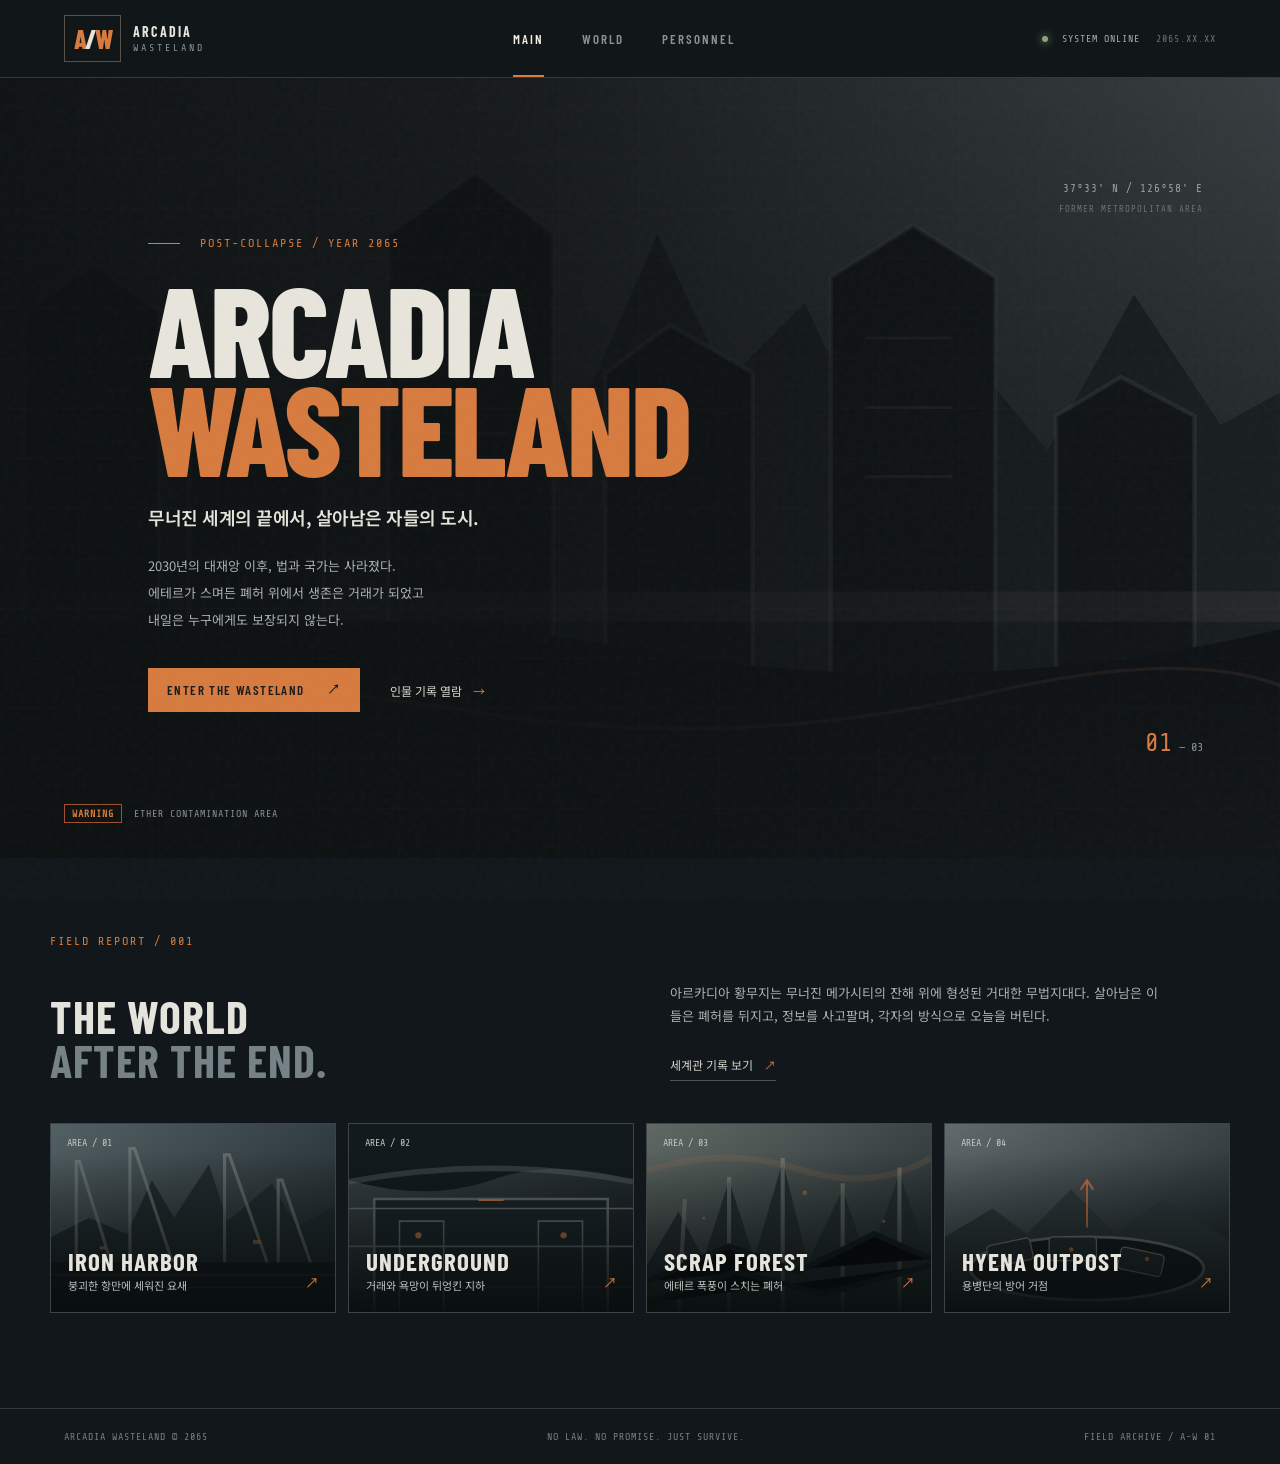
==== index.html @ 6df77431 "Add files via upload" ====
<!doctype html>
<html lang="ko">
<head>
  <meta charset="utf-8">
  <meta name="viewport" content="width=device-width, initial-scale=1">
  <meta name="theme-color" content="#11171a">
  <meta name="description" content="ARCADIA WASTELAND — 2065년, 붕괴한 거대 도시의 무법지대.">
  <title>ARCADIA WASTELAND | 아르카디아 황무지</title>
  <link rel="preconnect" href="https://fonts.googleapis.com">
  <link rel="preconnect" href="https://fonts.gstatic.com" crossorigin>
  <link href="https://fonts.googleapis.com/css2?family=Barlow+Condensed:wght@500;600;700;800&family=Noto+Sans+KR:wght@400;500;600;700&display=swap" rel="stylesheet">
  <link rel="stylesheet" href="assets/css/style.css">
</head>
<body class="home-page">
  <div class="noise"></div>
  <header class="site-header">
    <a class="brand" href="index.html"><span class="brand-mark">A<span>/</span>W</span><span>ARCADIA<br><small>WASTELAND</small></span></a>
    <nav class="main-nav" aria-label="주 메뉴">
      <a class="active" href="index.html">MAIN</a>
      <a href="world.html">WORLD</a>
      <a href="characters.html">PERSONNEL</a>
    </nav>
    <div class="header-status"><i></i> SYSTEM ONLINE <span>2065.XX.XX</span></div>
  </header>

  <main>
    <section class="hero">
      <div class="hero-backdrop"></div>
      <div class="hero-content">
        <p class="eyebrow"><span class="line"></span> POST-COLLAPSE / YEAR 2065</p>
        <h1>ARCADIA<br><em>WASTELAND</em></h1>
        <p class="hero-ko">무너진 세계의 끝에서, 살아남은 자들의 도시.</p>
        <p class="hero-desc">2030년의 대재앙 이후, 법과 국가는 사라졌다.<br>에테르가 스며든 폐허 위에서 생존은 거래가 되었고<br>내일은 누구에게도 보장되지 않는다.</p>
        <div class="hero-actions">
          <a class="button button-primary" href="world.html">ENTER THE WASTELAND <span>↗</span></a>
          <a class="text-link" href="characters.html">인물 기록 열람 <span>→</span></a>
        </div>
      </div>
      <div class="hero-coordinate">37°33' N / 126°58' E<br><span>FORMER METROPOLITAN AREA</span></div>
      <div class="hero-index"><span>01</span> — 03</div>
      <div class="hero-warning"><b>WARNING</b><span>ETHER CONTAMINATION AREA</span></div>
    </section>

    <section class="home-lower page-wrap">
      <div class="section-kicker">FIELD REPORT / 001</div>
      <div class="home-intro">
        <div><h2>THE WORLD<br><span>AFTER THE END.</span></h2></div>
        <div class="intro-copy"><p>아르카디아 황무지는 무너진 메가시티의 잔해 위에 형성된 거대한 무법지대다. 살아남은 이들은 폐허를 뒤지고, 정보를 사고팔며, 각자의 방식으로 오늘을 버틴다.</p><a class="arrow-link" href="world.html">세계관 기록 보기 <span>↗</span></a></div>
      </div>
      <div class="feature-grid">
        <a class="feature-card feature-iron" href="world.html#iron"><span class="feature-no">AREA / 01</span><strong>IRON HARBOR</strong><small>붕괴한 항만에 세워진 요새</small><span class="feature-arrow">↗</span></a>
        <a class="feature-card feature-under" href="world.html#underground"><span class="feature-no">AREA / 02</span><strong>UNDERGROUND</strong><small>거래와 욕망이 뒤엉킨 지하</small><span class="feature-arrow">↗</span></a>
        <a class="feature-card feature-scrap" href="world.html#scrap"><span class="feature-no">AREA / 03</span><strong>SCRAP FOREST</strong><small>에테르 폭풍이 스치는 폐허</small><span class="feature-arrow">↗</span></a>
        <a class="feature-card feature-hyena" href="world.html#hyena"><span class="feature-no">AREA / 04</span><strong>HYENA OUTPOST</strong><small>용병단의 방어 거점</small><span class="feature-arrow">↗</span></a>
      </div>
    </section>
  </main>

  <footer class="site-footer"><span>ARCADIA WASTELAND © 2065</span><span>NO LAW. NO PROMISE. JUST SURVIVE.</span><span>FIELD ARCHIVE / A-W 01</span></footer>
</body>
</html>
---- assets/css/style.css ----
@import url('https://fonts.googleapis.com/css2?family=Share+Tech+Mono&display=swap');
:root{--bg:#11171a;--panel:#192125;--panel2:#202a2e;--line:#394449;--muted:#8b9698;--text:#e5e4dc;--orange:#d77b3f;--orange2:#9e512d;--mono:'Share Tech Mono',monospace;--display:'Barlow Condensed',sans-serif;--body:'Noto Sans KR',sans-serif}
*{box-sizing:border-box}html{scroll-behavior:smooth}body{margin:0;background:var(--bg);color:var(--text);font-family:var(--body);font-size:14px;line-height:1.8;overflow-x:hidden}a{color:inherit;text-decoration:none}.noise{position:fixed;inset:0;pointer-events:none;z-index:10;opacity:.12;background-image:url("data:image/svg+xml,%3Csvg viewBox='0 0 180 180' xmlns='http://www.w3.org/2000/svg'%3E%3Cfilter id='n'%3E%3CfeTurbulence type='fractalNoise' baseFrequency='.9' numOctaves='3' stitchTiles='stitch'/%3E%3C/filter%3E%3Crect width='100%25' height='100%25' filter='url(%23n)' opacity='.24'/%3E%3C/svg%3E")}
.site-header{height:78px;border-bottom:1px solid #313b3f;background:#111719;display:flex;align-items:center;justify-content:space-between;padding:0 clamp(20px,5vw,76px);position:relative;z-index:20}.brand{display:flex;align-items:center;gap:12px;font:700 14px/1 var(--display);letter-spacing:2px}.brand small{font:10px var(--mono);color:var(--muted);letter-spacing:3px}.brand-mark{font:800 26px var(--display);letter-spacing:-2px;color:var(--orange);border:1px solid #5c5148;padding:7px 9px}.brand-mark span{color:#e8e4d9}.main-nav{display:flex;gap:38px;height:100%;align-items:center}.main-nav a{font:600 13px var(--display);letter-spacing:2px;color:#899396;position:relative;height:100%;display:flex;align-items:center}.main-nav a:hover,.main-nav a.active{color:#f0ede4}.main-nav a.active:after{content:"";height:2px;background:var(--orange);position:absolute;bottom:0;left:0;right:0}.header-status{font:10px var(--mono);letter-spacing:1px;color:#a5aeaa}.header-status i{display:inline-block;width:6px;height:6px;background:#8da17b;border-radius:50%;margin-right:8px;box-shadow:0 0 8px #8da17b}.header-status span{color:#667174;margin-left:10px}
.hero{min-height:650px;height:min(780px,calc(100vh - 78px));position:relative;display:flex;align-items:center;overflow:hidden;background:#171e21}.hero-backdrop{position:absolute;inset:0;background:linear-gradient(90deg,rgba(12,17,19,.96) 0%,rgba(12,17,19,.82) 42%,rgba(12,17,19,.2) 100%),linear-gradient(0deg,#11171a 0%,transparent 32%),url('../images/regions/arcadia-skyline.svg') center/cover no-repeat;filter:saturate(.65)}.hero:after{content:"";position:absolute;inset:0;background:repeating-linear-gradient(0deg,transparent 0 49px,rgba(255,255,255,.025) 50px),repeating-linear-gradient(90deg,transparent 0 79px,rgba(255,255,255,.02) 80px);pointer-events:none}.hero-content{position:relative;z-index:2;margin-left:clamp(24px,10vw,160px);max-width:700px;padding:50px 20px}.eyebrow,.section-kicker{font:12px var(--mono);letter-spacing:2px;color:var(--orange)}.line{display:inline-block;width:32px;height:1px;background:var(--orange);vertical-align:middle;margin-right:12px}.hero h1{font:800 clamp(68px,10vw,138px)/.78 var(--display);letter-spacing:-3px;margin:28px 0 24px;color:#e8e5dc}.hero h1 em,.page-heading h1 em,.section-title h2 em,.data-panel h2 em,.play-note h2 em{font-style:normal;color:var(--orange)}.hero-ko{font-size:18px;font-weight:600;letter-spacing:-.5px;margin:0 0 18px}.hero-desc{color:#aab1ad;line-height:2.1;font-size:13px}.hero-actions{display:flex;align-items:center;gap:30px;margin-top:35px}.button{display:inline-flex;align-items:center;gap:22px;padding:13px 19px;font:600 13px var(--display);letter-spacing:1.4px}.button-primary{background:var(--orange);color:#171b1c}.button-primary:hover{background:#ed9a5e}.text-link,.arrow-link{font-size:12px;color:#d1d2ca}.text-link span,.arrow-link span{color:var(--orange);margin-left:8px}.hero-coordinate{position:absolute;right:6%;top:13%;font:11px/1.8 var(--mono);letter-spacing:1px;color:#9ba39e;text-align:right;z-index:2}.hero-coordinate span{font-size:9px;color:#667174}.hero-index{position:absolute;right:6%;bottom:13%;font:12px var(--mono);color:#87918e}.hero-index span{color:var(--orange);font-size:25px}.hero-warning{position:absolute;left:clamp(24px,5vw,76px);bottom:35px;display:flex;gap:12px;align-items:center;font:10px var(--mono);letter-spacing:1px;color:#89918d}.hero-warning b{color:var(--orange);border:1px solid var(--orange2);padding:3px 7px}
.page-wrap{width:min(1180px,calc(100% - 48px));margin:0 auto}.home-lower{padding:76px 0 95px}.home-intro{display:grid;grid-template-columns:1fr 1fr;gap:60px;align-items:end;margin:20px 0 42px}.home-intro h2,.section-title h2,.data-panel h2,.play-note h2{font:700 46px/.95 var(--display);letter-spacing:1px;margin:0}.home-intro h2 span{color:#778286}.intro-copy{max-width:490px;color:#aab1ad;font-size:13px}.arrow-link{display:inline-block;margin-top:13px;border-bottom:1px solid #4a5558;padding-bottom:5px}.feature-grid{display:grid;grid-template-columns:repeat(4,1fr);gap:12px}.feature-card{height:190px;position:relative;overflow:hidden;padding:17px;display:flex;flex-direction:column;justify-content:flex-end;border:1px solid #3b4548;background:#202a2e}.feature-card:before{content:"";position:absolute;inset:0;opacity:.9;transition:transform .4s}.feature-card:hover:before{transform:scale(1.06)}.feature-card>*{position:relative}.feature-card:after{content:"";position:absolute;inset:0;background:linear-gradient(0deg,rgba(9,13,14,.95),transparent 85%)}.feature-card>*{z-index:1}.feature-card strong{font:700 25px var(--display);letter-spacing:1px}.feature-card small{font-size:11px;color:#b7bfba}.feature-no{position:absolute;top:13px;left:16px;font:10px var(--mono);color:#c1c6bd}.feature-arrow{position:absolute;right:16px;bottom:17px;color:var(--orange)}.feature-iron:before{background:url('../images/regions/iron-harbor.svg') center/cover}.feature-under:before{background:url('../images/regions/underground.svg') center/cover}.feature-scrap:before{background:url('../images/regions/scrap-forest.svg') center/cover}.feature-hyena:before{background:url('../images/regions/hyena-outpost.svg') center/cover}
.site-footer{border-top:1px solid #303a3e;padding:22px clamp(20px,5vw,76px);display:flex;justify-content:space-between;gap:15px;color:#748084;font:10px var(--mono);letter-spacing:1px}
.content-page{padding-top:66px;padding-bottom:90px}.page-heading{display:flex;justify-content:space-between;align-items:flex-end;padding-bottom:36px;border-bottom:1px solid #3a4447;margin-bottom:30px}.page-heading h1{font:800 clamp(48px,8vw,86px)/.9 var(--display);margin:15px 0 12px;letter-spacing:1px}.page-lead{color:#a5aeaa;margin:0;font-size:13px}.heading-stamp{border:1px solid #76553f;color:#bd8a66;padding:10px 16px;text-align:center;font:10px/1.7 var(--mono);letter-spacing:1px;transform:rotate(2deg);opacity:.8}.heading-stamp b{font-size:16px;color:var(--orange)}
.panel{background:#192125;border:1px solid #394448;padding:28px;display:grid;grid-template-columns:190px 1fr;gap:30px}.panel-label{font:12px var(--mono);color:var(--orange);letter-spacing:1px}.world-opening h2{font:600 26px var(--display);margin:0 0 12px;letter-spacing:1px}.world-opening p{color:#aeb7b2;font-size:13px;margin:8px 0;max-width:820px}.world-section{padding-top:68px}.section-title{display:flex;justify-content:space-between;align-items:end;margin-bottom:25px}.section-title h2{margin-top:12px}.section-title>p{max-width:370px;color:#879296;font-size:12px;margin:0 0 3px}.region-grid{display:grid;grid-template-columns:repeat(2,1fr);gap:15px}.region-card{background:#1a2327;border:1px solid #384348;display:grid;grid-template-columns:44% 1fr;min-height:210px}.region-art{position:relative;min-height:210px;background-size:cover;background-position:center;display:flex;flex-direction:column;justify-content:flex-end;padding:17px;overflow:hidden}.region-art:after{content:"";position:absolute;inset:0;background:linear-gradient(0deg,rgba(9,13,14,.9),transparent 75%)}.region-art span,.region-art b{position:relative;z-index:1}.region-art span{font:11px var(--mono);color:var(--orange)}.region-art b{font:700 30px/.85 var(--display);letter-spacing:1px}.art-iron{background-image:url('../images/regions/iron-harbor.svg')}.art-under{background-image:url('../images/regions/underground.svg')}.art-scrap{background-image:url('../images/regions/scrap-forest.svg')}.art-hyena{background-image:url('../images/regions/hyena-outpost.svg')}.region-info{padding:19px 18px;display:flex;flex-direction:column}.region-info h3{font-size:18px;margin:0 0 7px}.region-info p{font-size:11px;line-height:1.9;color:#a8b1ad;margin:0 0 15px}.region-info small,.faction-card small{font:9px var(--mono);color:#c17c4f;letter-spacing:.7px;margin-top:auto}.two-col{display:grid;grid-template-columns:1fr 1fr;gap:15px}.data-panel{background:#192125;border:1px solid #394448;padding:27px}.data-panel h2{font-size:34px;margin:12px 0 18px}.data-panel>p{font-size:12px;color:#a8b1ad}.stage-list{display:grid;grid-template-columns:repeat(4,1fr);gap:5px;margin:22px 0}.stage-list div{background:#222e32;padding:10px 8px;border-top:2px solid #80908b}.stage-list div b,.stage-list div span,.stage-list div small{display:block}.stage-list div b{font:10px var(--mono);color:#84908d}.stage-list div span{font:600 11px var(--display);letter-spacing:.5px}.stage-list div small{font-size:9px;color:#899491}.stage-list .danger{border-color:var(--orange)}.stage-list .danger span{color:var(--orange)}.fine-print{font-size:10px!important;color:#818d8d!important}.data-list{list-style:none;padding:0;margin:20px 0 0}.data-list li{border-top:1px solid #354044;padding:12px 0;display:grid;grid-template-columns:90px 1fr;gap:10px}.data-list b{color:#d18a5d;font-size:12px}.data-list span{color:#a8b1ad;font-size:11px}.faction-grid{display:grid;grid-template-columns:repeat(4,1fr);gap:12px}.faction-card{background:#1a2327;border:1px solid #394448;padding:20px;min-height:220px;display:flex;flex-direction:column}.faction-code{font:10px var(--mono);color:var(--orange)}.faction-card h3{font:700 27px var(--display);margin:12px 0 5px;letter-spacing:1px}.faction-card p{font-size:11px;color:#a8b1ad;line-height:1.9;margin:0 0 17px}.notice-strip{display:flex;gap:20px;background:#272622;border:1px solid #6a523c;padding:15px 18px;margin-top:18px}.notice-strip b{font:12px var(--mono);color:var(--orange);white-space:nowrap}.notice-strip span{font-size:11px;color:#c2b9a9}.play-note{border-top:1px solid #3b4548;margin-top:70px;padding-top:30px}.play-note h2{margin:12px 0}.play-note p{max-width:750px;color:#a8b1ad;font-size:13px}
.personnel-note{border:1px solid #6b503b;background:#25231f;padding:11px 15px;color:#bdb5a7;font-size:11px;margin-bottom:22px}.warning-dot{display:inline-block;width:6px;height:6px;background:var(--orange);border-radius:50%;margin:0 9px 1px 0}.character-grid{display:grid;grid-template-columns:repeat(2,1fr);gap:14px}.character-card{background:#192125;border:1px solid #394448;display:grid;grid-template-columns:34% 1fr;min-height:245px}.portrait-slot{background:linear-gradient(145deg,#263237,#141b1e);border-right:1px solid #394448;display:flex;flex-direction:column;justify-content:center;align-items:center;position:relative;overflow:hidden;color:#748184}.portrait-slot:before{content:"";position:absolute;width:150px;height:150px;border:1px solid #435055;transform:rotate(45deg)}.portrait-slot:after{content:"";position:absolute;inset:12px;border:1px dashed #475357}.portrait-slot span,.portrait-slot small{z-index:1;font:10px var(--mono);letter-spacing:1px}.portrait-slot small{font-size:8px;color:#5d6b6d;margin-top:8px}.character-data{padding:17px 18px;min-width:0}.character-top{display:flex;justify-content:space-between;align-items:center;font:9px var(--mono);letter-spacing:.5px;color:var(--orange)}.character-top b{color:#647174}.character-data h2{font-size:22px;line-height:1.15;margin:10px 0 3px}.character-data h2 small{display:block;font:600 12px var(--display);letter-spacing:1.5px;color:#8c999a;margin-top:4px}.character-meta{font:9px var(--mono);color:#82908f;margin:8px 0}.character-summary{font-size:11px;line-height:1.8;color:#b1b9b3;margin:9px 0}.ability{border-top:1px solid #354044;padding-top:9px;display:flex;gap:12px;font-size:10px}.ability b{font:10px var(--mono);color:var(--orange);white-space:nowrap}.ability span{color:#c2c9c1}.character-tags{display:flex;gap:5px;flex-wrap:wrap;margin-top:12px}.character-tags i{font:8px var(--mono);font-style:normal;color:#9ba6a2;border:1px solid #465155;padding:2px 6px}.relations-section{padding-top:75px}.relation-grid{display:grid;grid-template-columns:repeat(4,1fr);gap:12px}.relation-card{background:#1a2327;border:1px solid #394448;padding:18px}.relation-names{display:flex;align-items:center;justify-content:space-between;border-bottom:1px solid #3a4447;padding-bottom:12px;margin-bottom:12px;font-size:13px}.relation-names span{color:var(--orange);font-size:18px}.relation-card strong{font-size:12px;color:#e2b18b}.relation-card p{font-size:10px;color:#a5afaa;line-height:1.8;min-height:55px}.relation-card small{font:9px var(--mono);color:#798784}
@media(max-width:900px){.header-status{display:none}.feature-grid{grid-template-columns:repeat(2,1fr)}.faction-grid,.relation-grid{grid-template-columns:repeat(2,1fr)}.character-grid{grid-template-columns:1fr}.region-grid{grid-template-columns:1fr}.home-intro{gap:25px}.hero-backdrop{background-position:60% center}}
@media(max-width:600px){.site-header{height:68px;padding:0 17px}.brand{font-size:12px;gap:8px}.brand-mark{font-size:22px;padding:6px}.main-nav{gap:15px}.main-nav a{font-size:11px;letter-spacing:1px}.hero{height:calc(100svh - 68px);min-height:590px}.hero-content{margin:0;padding:35px 24px}.hero h1{font-size:clamp(65px,18vw,100px)}.hero-ko{font-size:15px}.hero-desc{font-size:11px}.hero-coordinate{top:6%;right:6%;font-size:9px}.hero-index{bottom:12%;right:7%}.hero-warning{bottom:20px;left:22px;font-size:8px}.page-wrap{width:calc(100% - 34px)}.home-lower{padding:55px 0}.home-intro{grid-template-columns:1fr;gap:15px}.home-intro h2{font-size:39px}.feature-grid{gap:8px}.feature-card{height:155px;padding:12px}.feature-card strong{font-size:20px}.feature-card small{font-size:9px}.site-footer{flex-wrap:wrap;padding:18px;gap:8px;font-size:8px}.site-footer span:nth-child(2){display:none}.content-page{padding-top:42px}.page-heading{align-items:flex-start}.page-heading h1{font-size:52px}.heading-stamp{font-size:8px;padding:7px 9px}.page-lead{font-size:11px}.panel{grid-template-columns:1fr;gap:10px;padding:20px}.world-opening h2{font-size:22px}.world-opening p{font-size:11px}.world-section{padding-top:48px}.section-title{display:block}.section-title h2{font-size:38px}.section-title>p{margin-top:12px}.region-card{grid-template-columns:38% 1fr;min-height:190px}.region-art{min-height:190px;padding:12px}.region-art b{font-size:23px}.region-info{padding:14px 12px}.region-info h3{font-size:15px}.region-info p{font-size:10px}.region-info small{font-size:7px}.two-col{grid-template-columns:1fr}.data-panel{padding:20px}.data-panel h2{font-size:30px}.stage-list div{padding:8px 4px}.stage-list div span{font-size:9px}.stage-list div small{font-size:8px}.data-list li{grid-template-columns:75px 1fr}.faction-grid,.relation-grid{grid-template-columns:1fr 1fr;gap:8px}.faction-card{padding:14px;min-height:230px}.faction-card h3{font-size:23px}.faction-card p{font-size:10px}.faction-card small{font-size:7px}.notice-strip{gap:10px;padding:12px}.notice-strip span{font-size:10px}.character-card{grid-template-columns:31% 1fr;min-height:260px}.portrait-slot span{font-size:8px}.portrait-slot small{font-size:6px}.character-data{padding:13px 12px}.character-data h2{font-size:18px}.character-data h2 small{font-size:10px}.character-summary{font-size:10px}.character-meta{font-size:8px}.ability{gap:7px;font-size:9px}.ability b{font-size:8px}.character-tags i{font-size:7px}.relation-card{padding:13px}.relation-names{font-size:11px}.relation-card p{font-size:9px;min-height:68px}.relation-card small{font-size:7px}}
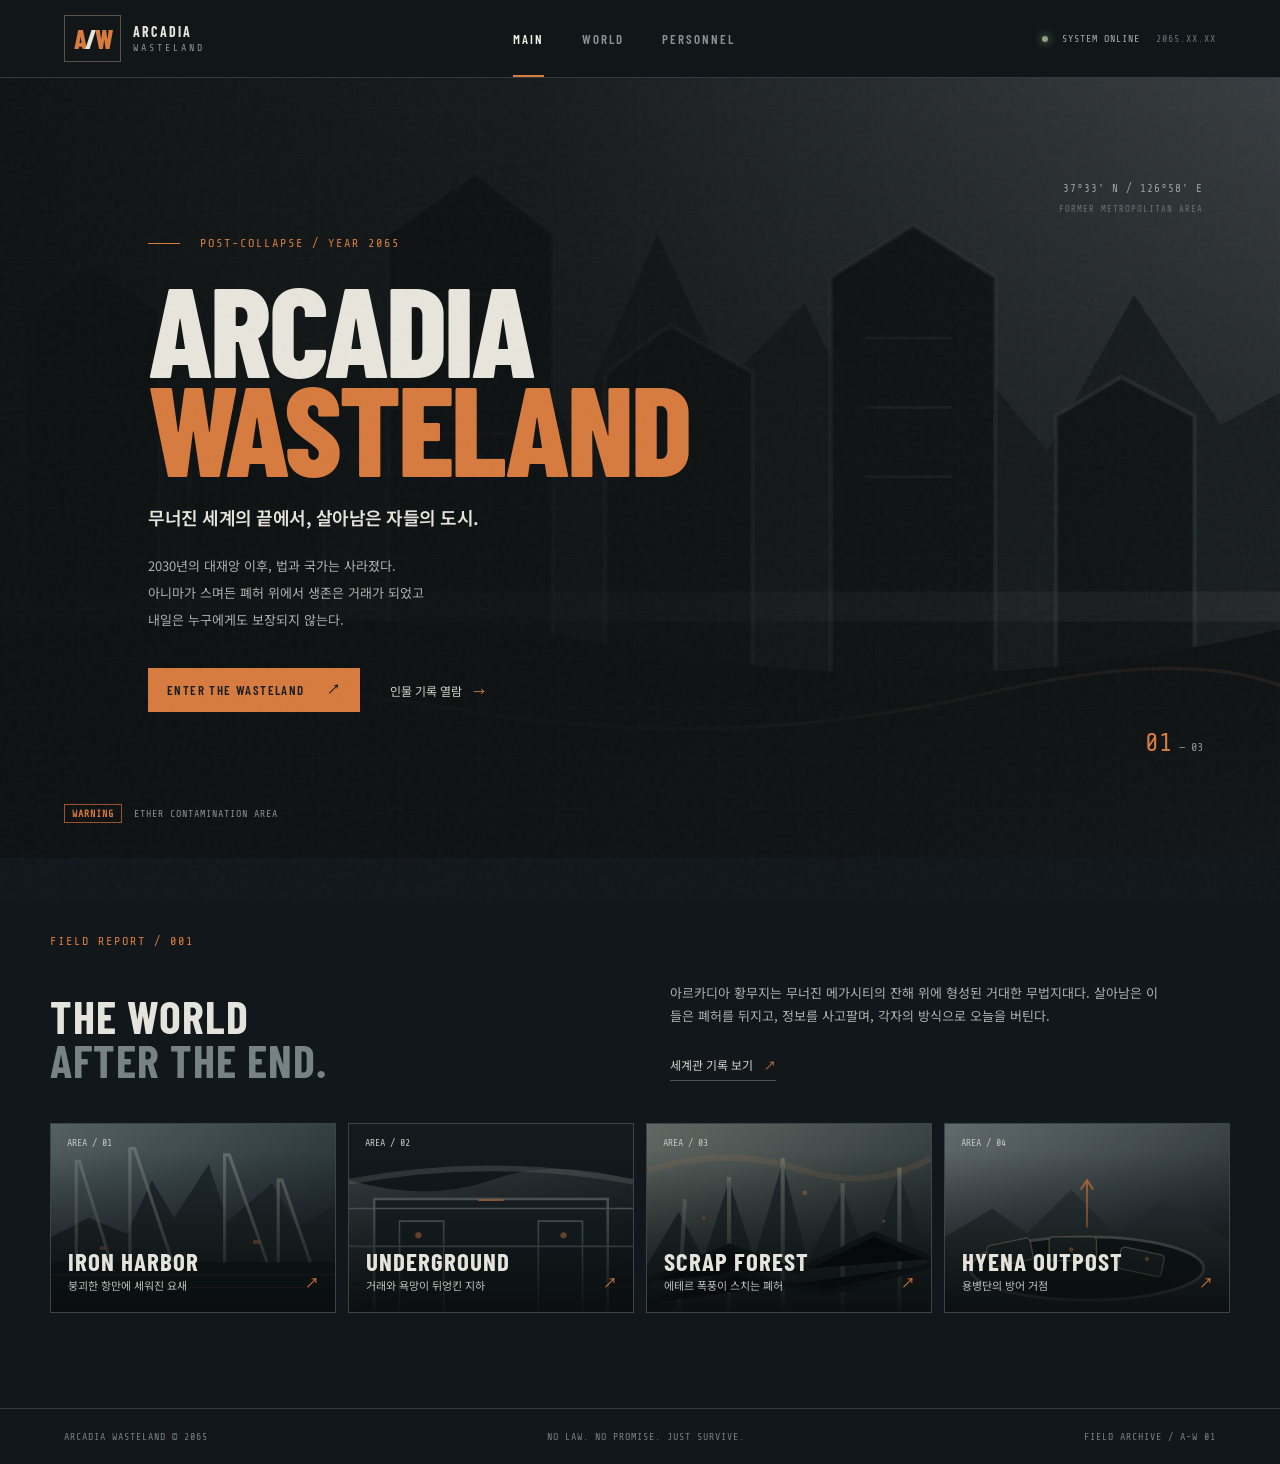
==== commit fd377e30: "Update index.html" ====
--- a/index.html
+++ b/index.html
@@ -30,7 +30,7 @@
         <p class="eyebrow"><span class="line"></span> POST-COLLAPSE / YEAR 2065</p>
         <h1>ARCADIA<br><em>WASTELAND</em></h1>
         <p class="hero-ko">무너진 세계의 끝에서, 살아남은 자들의 도시.</p>
-        <p class="hero-desc">2030년의 대재앙 이후, 법과 국가는 사라졌다.<br>에테르가 스며든 폐허 위에서 생존은 거래가 되었고<br>내일은 누구에게도 보장되지 않는다.</p>
+        <p class="hero-desc">2030년의 대재앙 이후, 법과 국가는 사라졌다.<br>아니마가 스며든 폐허 위에서 생존은 거래가 되었고<br>내일은 누구에게도 보장되지 않는다.</p>
         <div class="hero-actions">
           <a class="button button-primary" href="world.html">ENTER THE WASTELAND <span>↗</span></a>
           <a class="text-link" href="characters.html">인물 기록 열람 <span>→</span></a>
